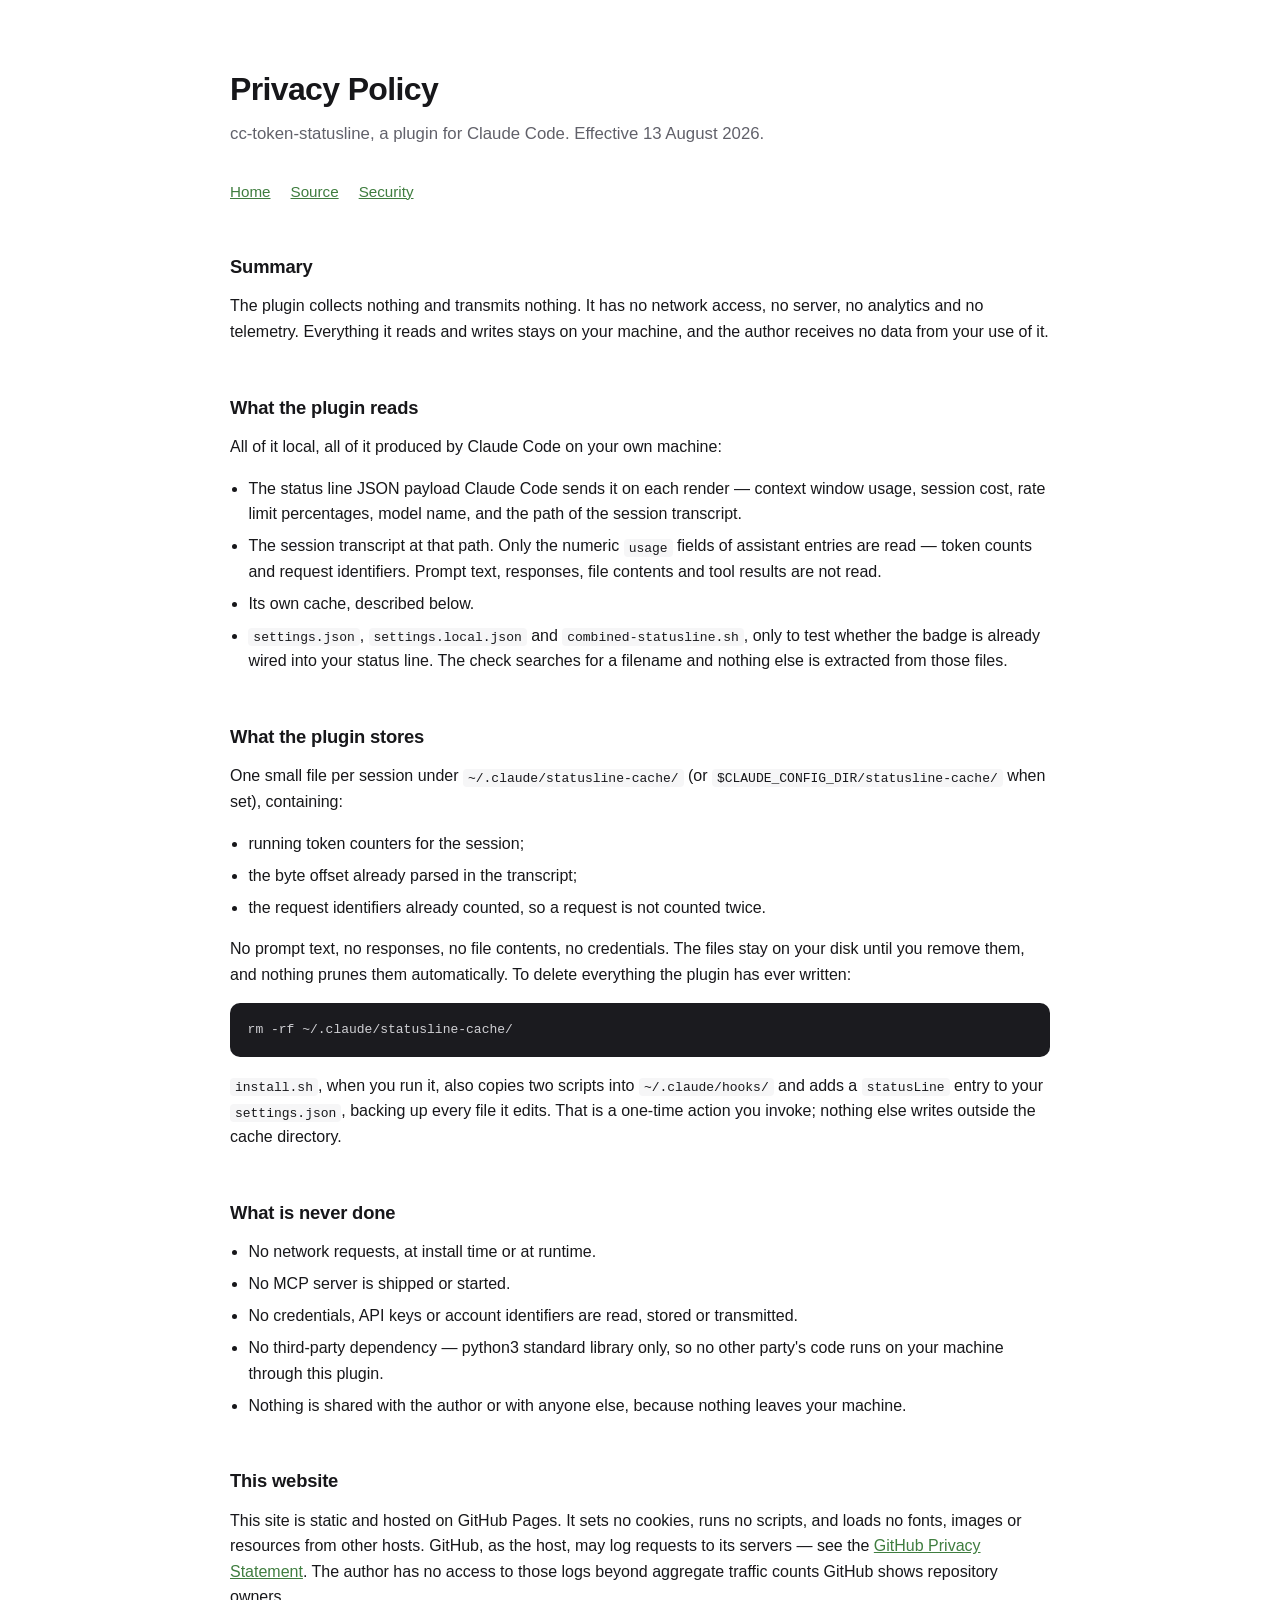
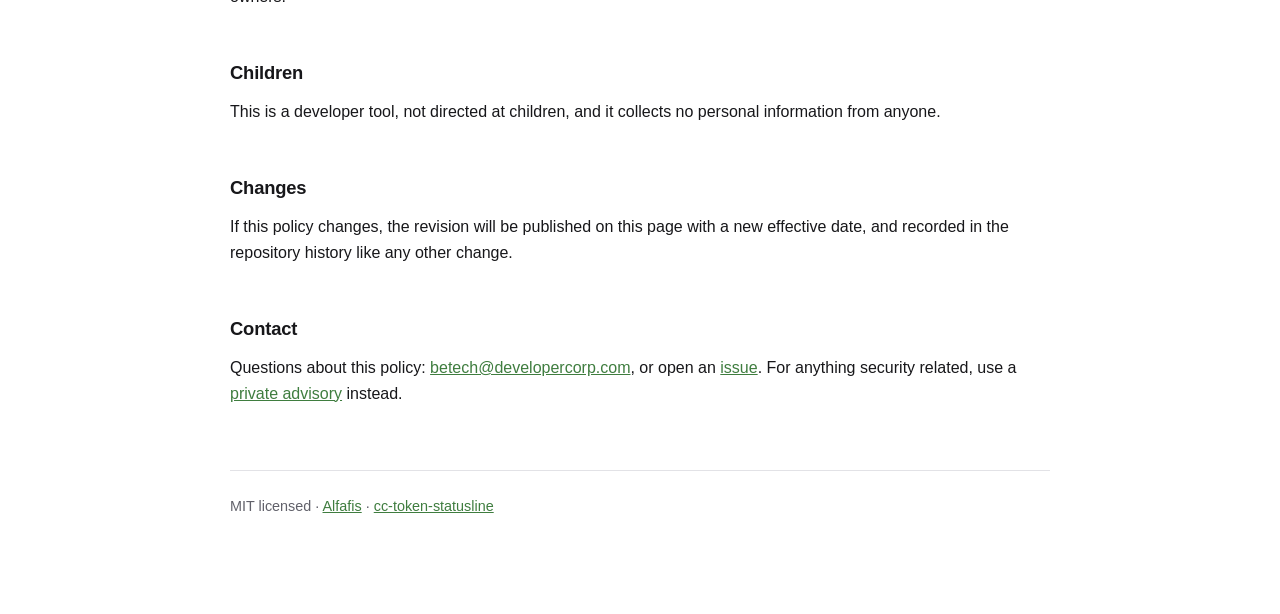
==== docs/privacy.html @ 3ab36ad8 "docs: add a privacy policy page Required by the plugin directory submission. Shared CSS moved out of" ====
<!doctype html>
<html lang="en">
<head>
<meta charset="utf-8">
<meta name="viewport" content="width=device-width, initial-scale=1">
<title>Privacy Policy — cc-token-statusline</title>
<meta name="description" content="Privacy policy for the cc-token-statusline plugin for Claude Code. The plugin collects nothing and transmits nothing.">
<link rel="icon" href="data:image/svg+xml,<svg xmlns='http://www.w3.org/2000/svg' viewBox='0 0 16 16'><text y='13' font-size='13'>▇</text></svg>">
<link rel="stylesheet" href="style.css">
</head>
<body>
<main>

  <h1>Privacy Policy</h1>
  <p class="lede">cc-token-statusline, a plugin for Claude Code. Effective 13 August 2026.</p>

  <div class="links">
    <a href="./">Home</a>
    <a href="https://github.com/Alfafis/cc-token-statusline">Source</a>
    <a href="https://github.com/Alfafis/cc-token-statusline/blob/main/SECURITY.md">Security</a>
  </div>

  <h2>Summary</h2>
  <p>The plugin collects nothing and transmits nothing. It has no network access, no server, no analytics and no telemetry. Everything it reads and writes stays on your machine, and the author receives no data from your use of it.</p>

  <h2>What the plugin reads</h2>
  <p>All of it local, all of it produced by Claude Code on your own machine:</p>
  <ul>
    <li>The status line JSON payload Claude Code sends it on each render — context window usage, session cost, rate limit percentages, model name, and the path of the session transcript.</li>
    <li>The session transcript at that path. Only the numeric <code>usage</code> fields of assistant entries are read — token counts and request identifiers. Prompt text, responses, file contents and tool results are not read.</li>
    <li>Its own cache, described below.</li>
    <li><code>settings.json</code>, <code>settings.local.json</code> and <code>combined-statusline.sh</code>, only to test whether the badge is already wired into your status line. The check searches for a filename and nothing else is extracted from those files.</li>
  </ul>

  <h2>What the plugin stores</h2>
  <p>One small file per session under <code>~/.claude/statusline-cache/</code> (or <code>$CLAUDE_CONFIG_DIR/statusline-cache/</code> when set), containing:</p>
  <ul>
    <li>running token counters for the session;</li>
    <li>the byte offset already parsed in the transcript;</li>
    <li>the request identifiers already counted, so a request is not counted twice.</li>
  </ul>
  <p>No prompt text, no responses, no file contents, no credentials. The files stay on your disk until you remove them, and nothing prunes them automatically. To delete everything the plugin has ever written:</p>
<pre>rm -rf ~/.claude/statusline-cache/</pre>
  <p><code>install.sh</code>, when you run it, also copies two scripts into <code>~/.claude/hooks/</code> and adds a <code>statusLine</code> entry to your <code>settings.json</code>, backing up every file it edits. That is a one-time action you invoke; nothing else writes outside the cache directory.</p>

  <h2>What is never done</h2>
  <ul>
    <li>No network requests, at install time or at runtime.</li>
    <li>No MCP server is shipped or started.</li>
    <li>No credentials, API keys or account identifiers are read, stored or transmitted.</li>
    <li>No third-party dependency — python3 standard library only, so no other party's code runs on your machine through this plugin.</li>
    <li>Nothing is shared with the author or with anyone else, because nothing leaves your machine.</li>
  </ul>

  <h2>This website</h2>
  <p>This site is static and hosted on GitHub Pages. It sets no cookies, runs no scripts, and loads no fonts, images or resources from other hosts. GitHub, as the host, may log requests to its servers — see the <a href="https://docs.github.com/en/site-policy/privacy-policies/github-general-privacy-statement">GitHub Privacy Statement</a>. The author has no access to those logs beyond aggregate traffic counts GitHub shows repository owners.</p>

  <h2>Children</h2>
  <p>This is a developer tool, not directed at children, and it collects no personal information from anyone.</p>

  <h2>Changes</h2>
  <p>If this policy changes, the revision will be published on this page with a new effective date, and recorded in the repository history like any other change.</p>

  <h2>Contact</h2>
  <p>Questions about this policy: <a href="mailto:betech@developercorp.com">betech@developercorp.com</a>, or open an <a href="https://github.com/Alfafis/cc-token-statusline/issues">issue</a>. For anything security related, use a <a href="https://github.com/Alfafis/cc-token-statusline/security/advisories/new">private advisory</a> instead.</p>

  <footer>
    MIT licensed · <a href="https://github.com/Alfafis">Alfafis</a> · <a href="./">cc-token-statusline</a>
  </footer>

</main>
</body>
</html>
---- docs/style.css ----
:root {
    --bg: #ffffff;
    --panel: #f6f6f7;
    --ink: #17171a;
    --muted: #61616a;
    --line: #e2e2e6;
    --accent: #3f7d3f;
    --code-bg: #1b1b1f;
    --code-ink: #d0d0d4;
  }
  @media (prefers-color-scheme: dark) {
    :root {
      --bg: #131316;
      --panel: #1b1b1f;
      --ink: #e8e8ec;
      --muted: #97979f;
      --line: #2c2c32;
      --accent: #79b479;
      --code-bg: #0f0f12;
      --code-ink: #d0d0d4;
    }
  }
  * { box-sizing: border-box; }
  body {
    margin: 0;
    background: var(--bg);
    color: var(--ink);
    font: 16px/1.6 ui-sans-serif, -apple-system, "Segoe UI", Roboto, sans-serif;
  }
  main { max-width: 860px; margin: 0 auto; padding: 4rem 1.25rem 6rem; }
  h1 { font-size: 2rem; margin: 0 0 .35rem; letter-spacing: -.02em; }
  h2 { font-size: 1.15rem; margin: 3rem 0 .75rem; letter-spacing: -.01em; }
  p { margin: 0 0 1rem; }
  .lede { color: var(--muted); font-size: 1.05rem; margin-bottom: 2rem; }
  a { color: var(--accent); }
  img { max-width: 100%; height: auto; display: block; border-radius: 10px; }
  pre {
    background: var(--code-bg);
    color: var(--code-ink);
    padding: 1rem 1.1rem;
    border-radius: 10px;
    overflow-x: auto;
    font: 13px/1.65 ui-monospace, SFMono-Regular, Menlo, Consolas, monospace;
    margin: 0 0 1rem;
  }
  code { font: 13px/1.5 ui-monospace, SFMono-Regular, Menlo, Consolas, monospace; }
  p code, li code, td code { background: var(--panel); padding: .12em .38em; border-radius: 4px; }
  table { width: 100%; border-collapse: collapse; margin: 0 0 1rem; font-size: .95rem; }
  th, td { text-align: left; padding: .55rem .6rem; border-bottom: 1px solid var(--line); vertical-align: top; }
  th { color: var(--muted); font-weight: 600; font-size: .85rem; text-transform: uppercase; letter-spacing: .04em; }
  ul { padding-left: 1.15rem; margin: 0 0 1rem; }
  li { margin-bottom: .4rem; }
  .links { display: flex; gap: 1.25rem; flex-wrap: wrap; margin-bottom: 2.5rem; font-size: .95rem; }
  footer { margin-top: 4rem; padding-top: 1.5rem; border-top: 1px solid var(--line); color: var(--muted); font-size: .9rem; }
  .note { border-left: 3px solid var(--line); padding-left: 1rem; color: var(--muted); }
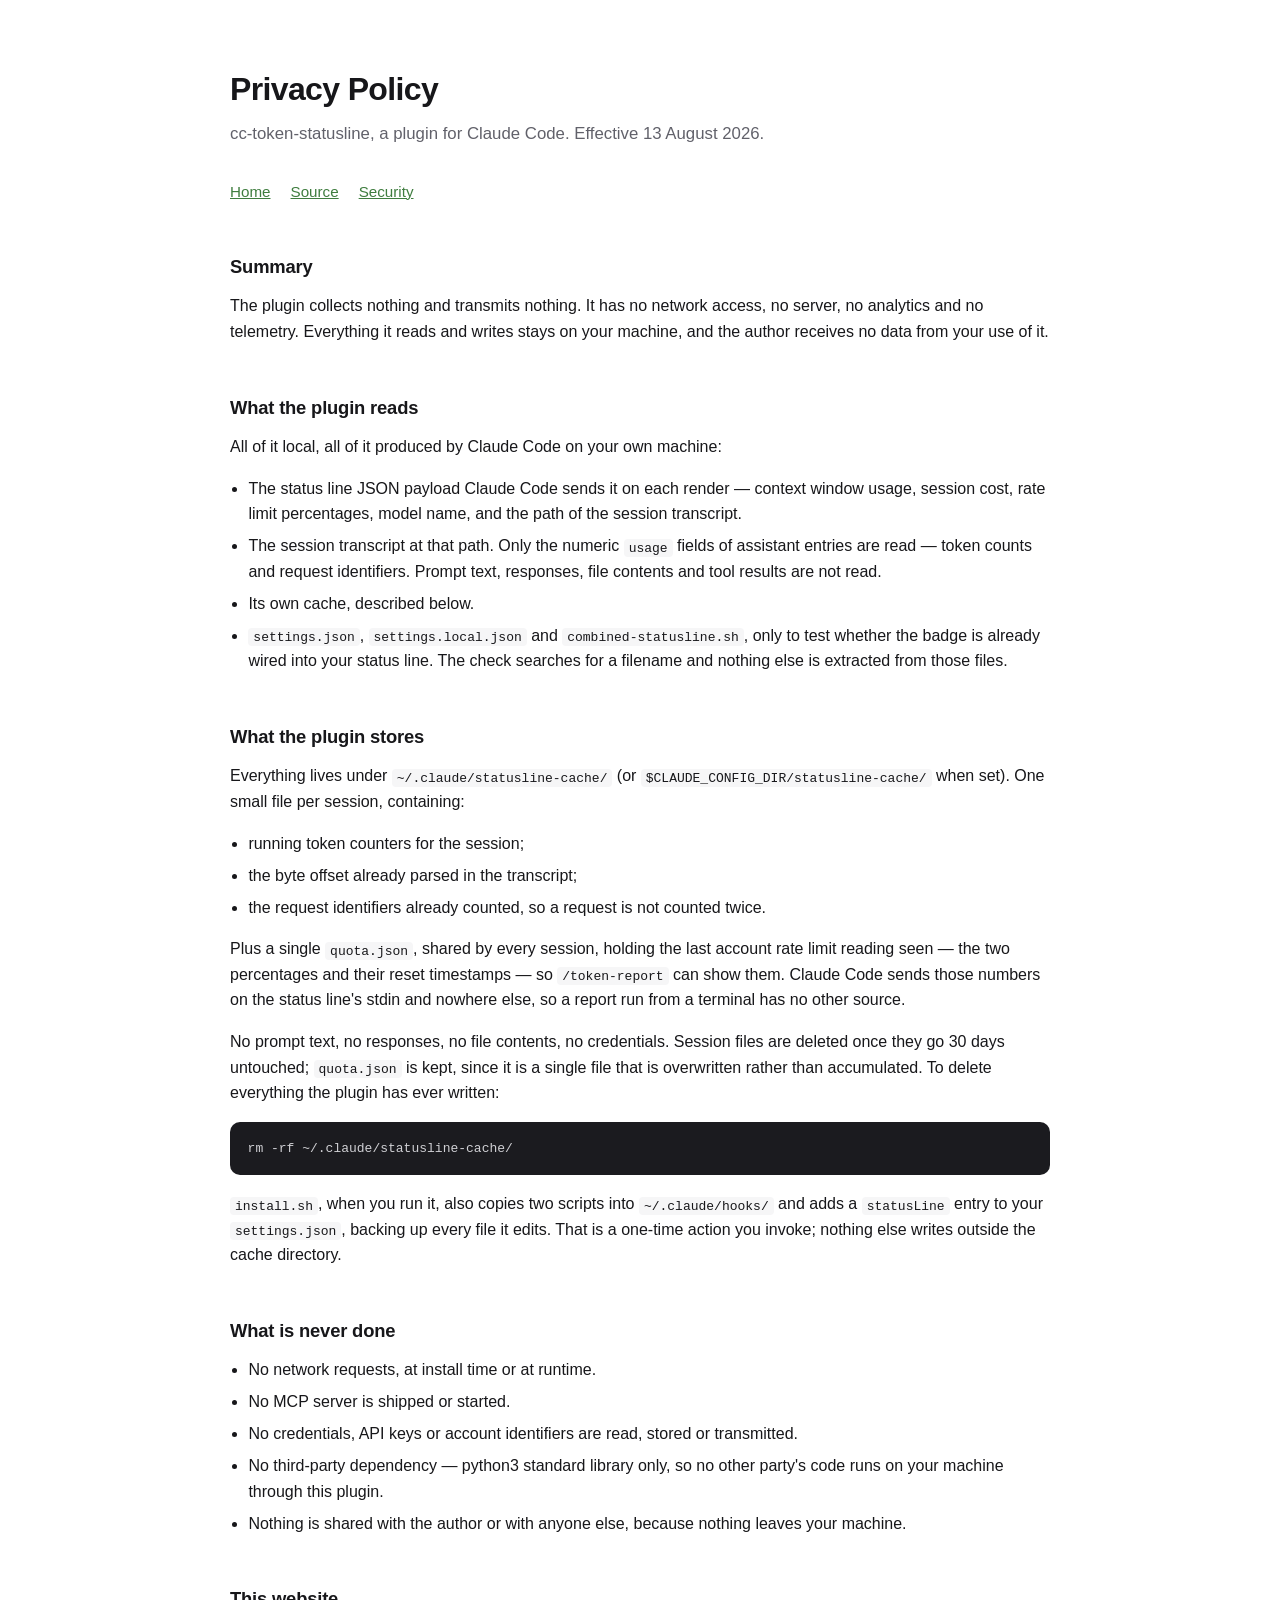
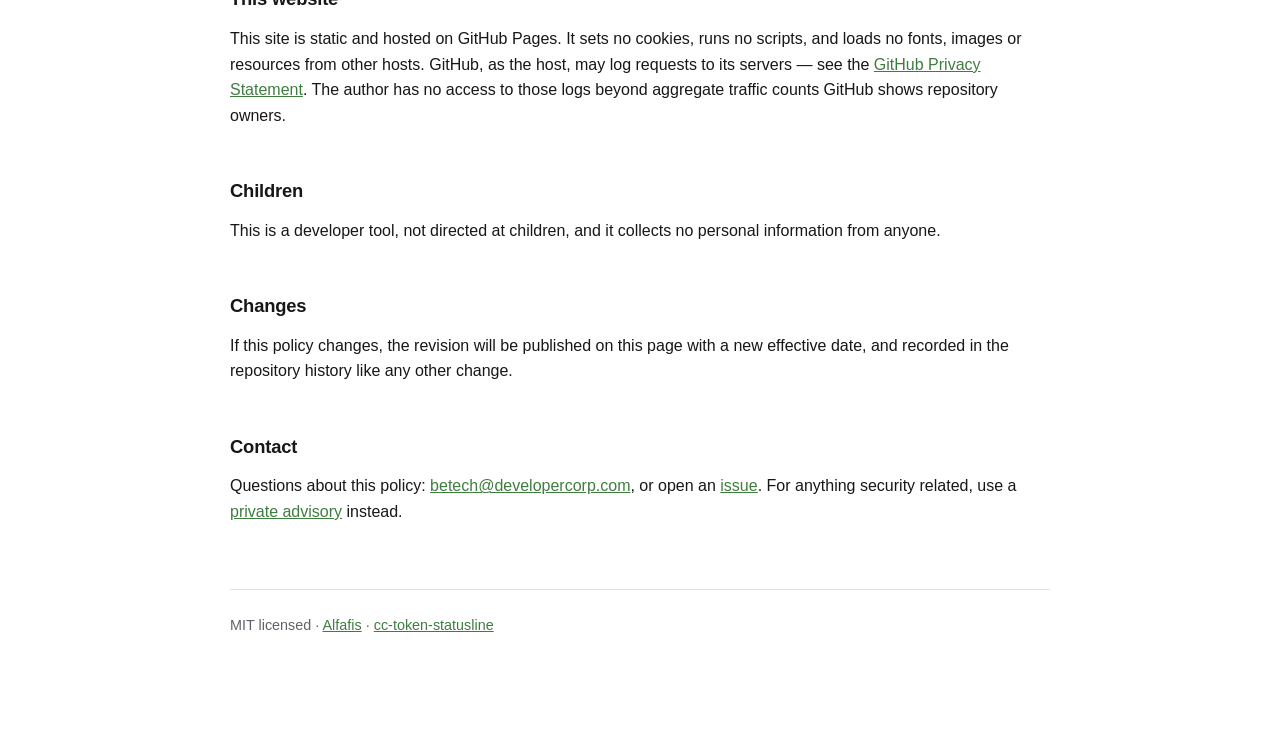
==== commit 205c0785: "chore(segments): drop api and sub from the default badge The badge exists to answer whether you can " ====
--- a/docs/privacy.html
+++ b/docs/privacy.html
@@ -33,13 +33,14 @@
   </ul>
 
   <h2>What the plugin stores</h2>
-  <p>One small file per session under <code>~/.claude/statusline-cache/</code> (or <code>$CLAUDE_CONFIG_DIR/statusline-cache/</code> when set), containing:</p>
+  <p>Everything lives under <code>~/.claude/statusline-cache/</code> (or <code>$CLAUDE_CONFIG_DIR/statusline-cache/</code> when set). One small file per session, containing:</p>
   <ul>
     <li>running token counters for the session;</li>
     <li>the byte offset already parsed in the transcript;</li>
     <li>the request identifiers already counted, so a request is not counted twice.</li>
   </ul>
-  <p>No prompt text, no responses, no file contents, no credentials. The files stay on your disk until you remove them, and nothing prunes them automatically. To delete everything the plugin has ever written:</p>
+  <p>Plus a single <code>quota.json</code>, shared by every session, holding the last account rate limit reading seen — the two percentages and their reset timestamps — so <code>/token-report</code> can show them. Claude Code sends those numbers on the status line's stdin and nowhere else, so a report run from a terminal has no other source.</p>
+  <p>No prompt text, no responses, no file contents, no credentials. Session files are deleted once they go 30 days untouched; <code>quota.json</code> is kept, since it is a single file that is overwritten rather than accumulated. To delete everything the plugin has ever written:</p>
 <pre>rm -rf ~/.claude/statusline-cache/</pre>
   <p><code>install.sh</code>, when you run it, also copies two scripts into <code>~/.claude/hooks/</code> and adds a <code>statusLine</code> entry to your <code>settings.json</code>, backing up every file it edits. That is a one-time action you invoke; nothing else writes outside the cache directory.</p>
 
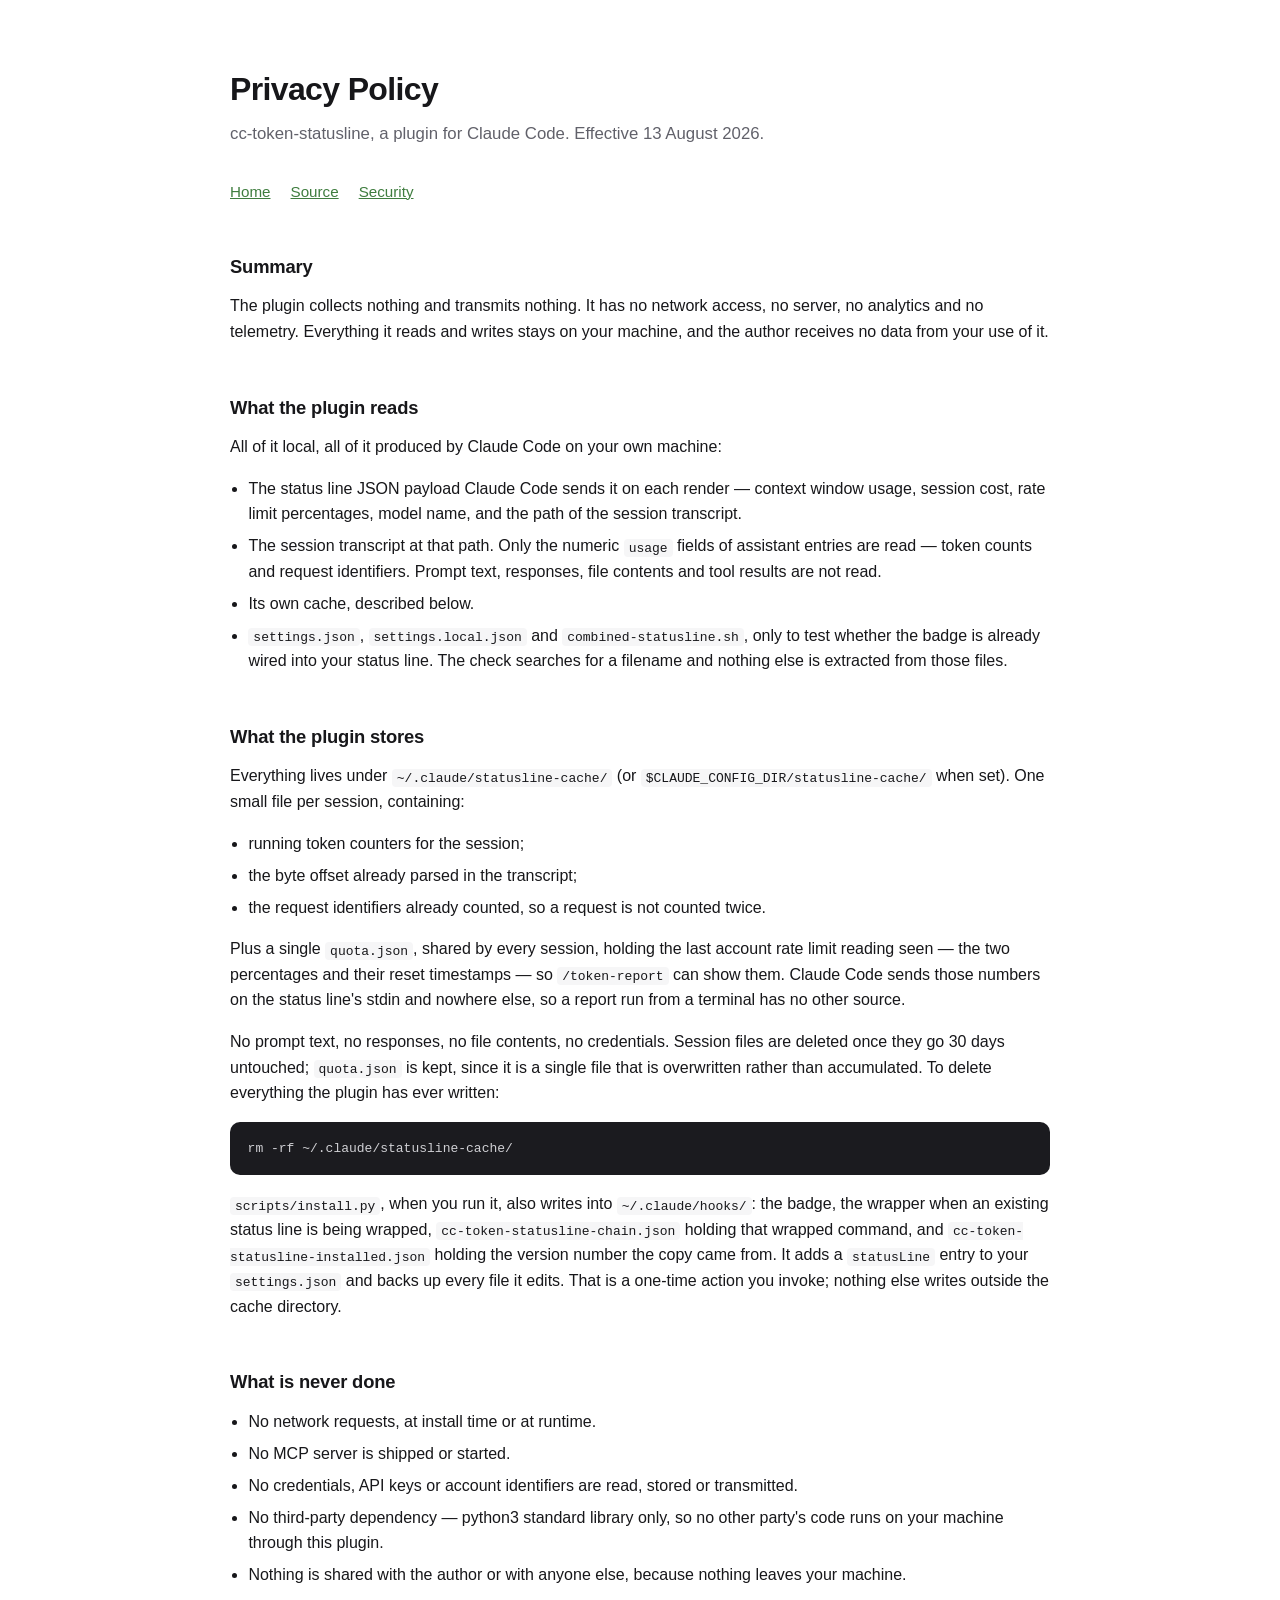
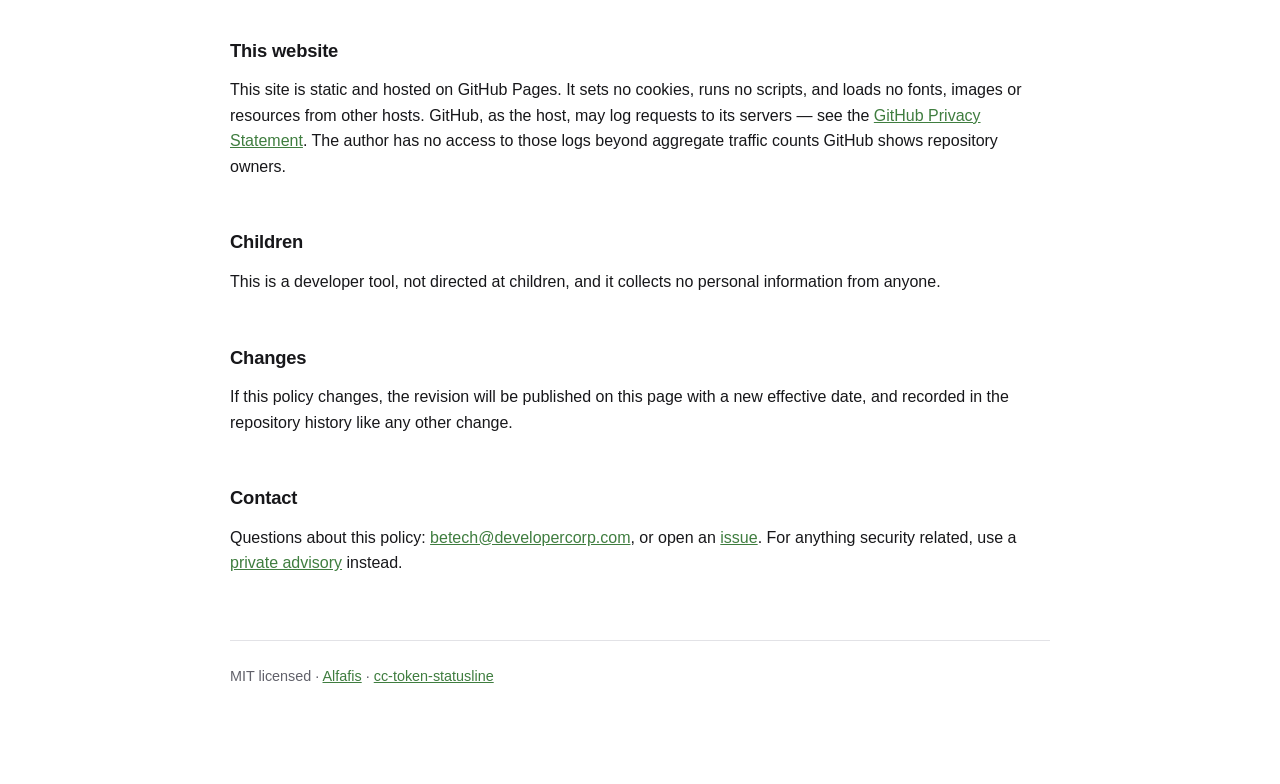
==== commit a0099849: "fix(setup-check): compare versions instead of bytes before nudging a refresh filecmp reports inequal" ====
--- a/docs/privacy.html
+++ b/docs/privacy.html
@@ -42,7 +42,7 @@
   <p>Plus a single <code>quota.json</code>, shared by every session, holding the last account rate limit reading seen — the two percentages and their reset timestamps — so <code>/token-report</code> can show them. Claude Code sends those numbers on the status line's stdin and nowhere else, so a report run from a terminal has no other source.</p>
   <p>No prompt text, no responses, no file contents, no credentials. Session files are deleted once they go 30 days untouched; <code>quota.json</code> is kept, since it is a single file that is overwritten rather than accumulated. To delete everything the plugin has ever written:</p>
 <pre>rm -rf ~/.claude/statusline-cache/</pre>
-  <p><code>install.sh</code>, when you run it, also copies two scripts into <code>~/.claude/hooks/</code> and adds a <code>statusLine</code> entry to your <code>settings.json</code>, backing up every file it edits. That is a one-time action you invoke; nothing else writes outside the cache directory.</p>
+  <p><code>scripts/install.py</code>, when you run it, also writes into <code>~/.claude/hooks/</code>: the badge, the wrapper when an existing status line is being wrapped, <code>cc-token-statusline-chain.json</code> holding that wrapped command, and <code>cc-token-statusline-installed.json</code> holding the version number the copy came from. It adds a <code>statusLine</code> entry to your <code>settings.json</code> and backs up every file it edits. That is a one-time action you invoke; nothing else writes outside the cache directory.</p>
 
   <h2>What is never done</h2>
   <ul>
